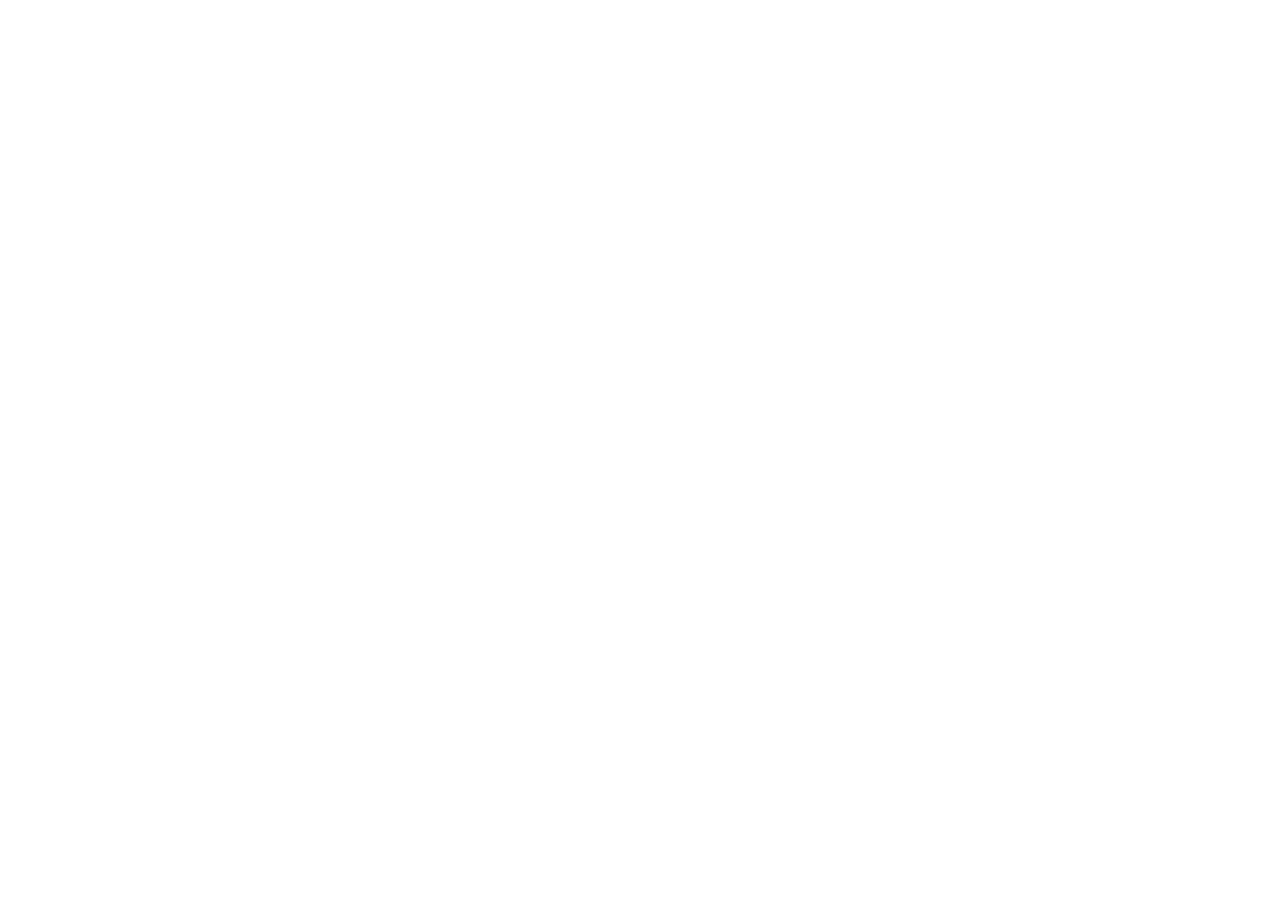
==== index.html @ b867d7e1 "feat: initialize project with Vice City branding Setup foundational project structure, Tailwind CSS " ====
<!doctype html>
<html lang="pt-BR">
  <head>
    <meta charset="UTF-8" />
    <meta name="viewport" content="width=device-width, initial-scale=1.0" />
    <title>@cortesgta — Vice City Links</title>
    <meta name="description" content="Os melhores itens e setups para jogar GTA VI." />
    <meta property="og:title" content="@cortesgta — Vice City Links" />
    <meta property="og:description" content="Os melhores itens e setups para jogar GTA VI." />
    <meta property="og:type" content="website" />
    <meta name="twitter:card" content="summary_large_image" />
    <link rel="preconnect" href="https://fonts.googleapis.com" />
    <link rel="preconnect" href="https://fonts.gstatic.com" crossorigin />
    <link
      href="https://fonts.googleapis.com/css2?family=Orbitron:wght@600;700;800&family=Plus+Jakarta+Sans:wght@400;500;600;700&display=swap"
      rel="stylesheet"
    />
  </head>
  <body>
    <div id="root"></div>
    <script type="module" src="/src/main.tsx"></script>
  </body>
</html>
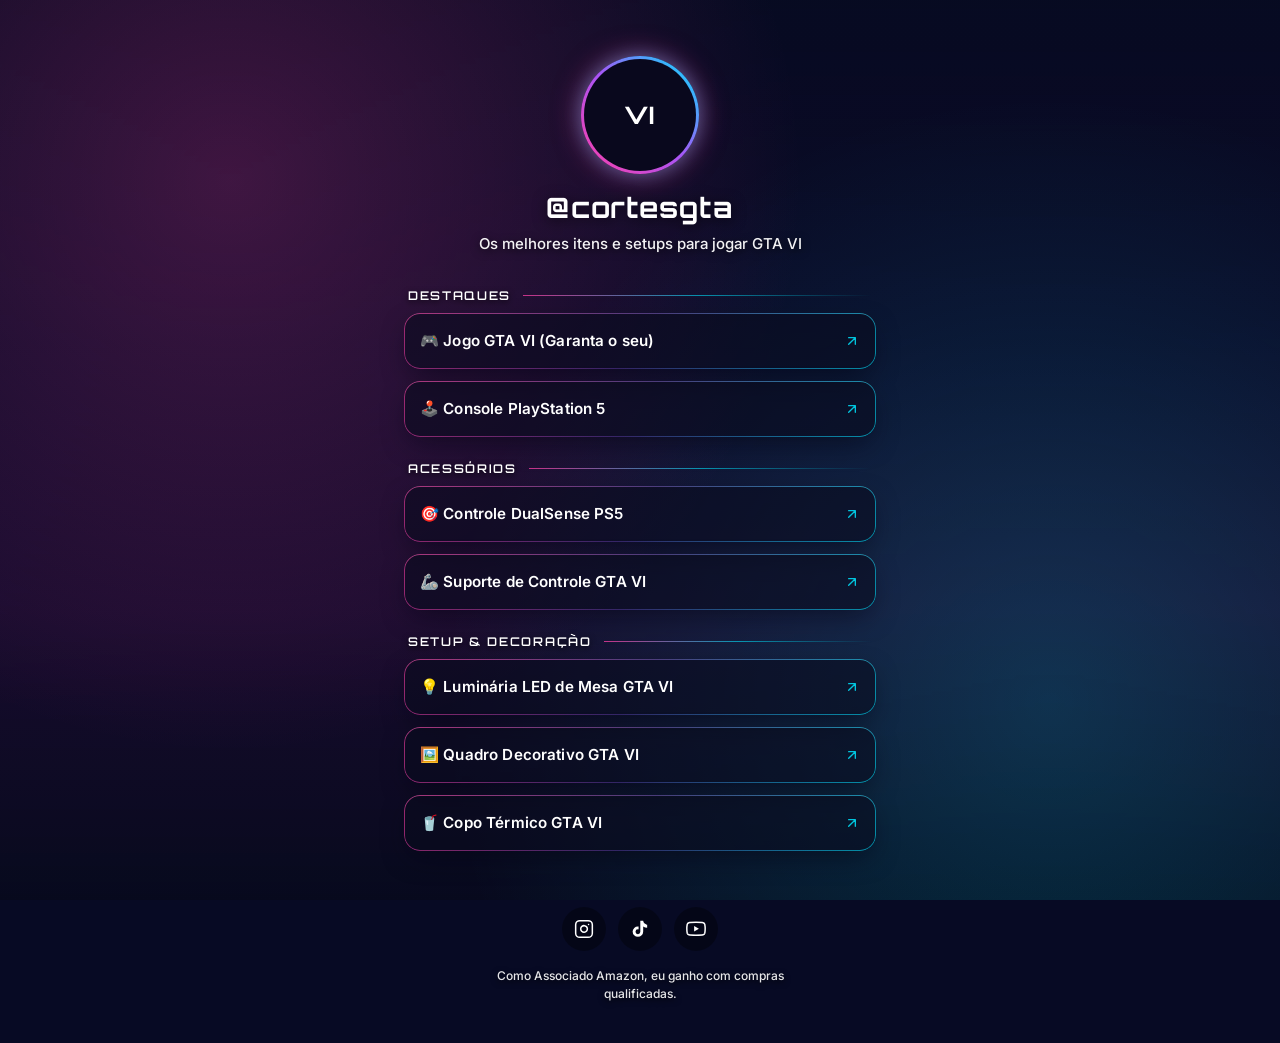
==== commit ad522cf1: "Update index.html 1.1" ====
--- a/index.html
+++ b/index.html
@@ -1,24 +1,585 @@
-<!doctype html>
+<!DOCTYPE html>
 <html lang="pt-BR">
-  <head>
-    <meta charset="UTF-8" />
-    <meta name="viewport" content="width=device-width, initial-scale=1.0" />
-    <title>@cortesgta — Vice City Links</title>
-    <meta name="description" content="Os melhores itens e setups para jogar GTA VI." />
-    <meta property="og:title" content="@cortesgta — Vice City Links" />
-    <meta property="og:description" content="Os melhores itens e setups para jogar GTA VI." />
-    <meta property="og:type" content="website" />
-    <meta name="twitter:card" content="summary_large_image" />
-    <link rel="preconnect" href="https://fonts.googleapis.com" />
-    <link rel="preconnect" href="https://fonts.gstatic.com" crossorigin />
-    <link
-      href="https://fonts.googleapis.com/css2?family=Orbitron:wght@600;700;800&family=Plus+Jakarta+Sans:wght@400;500;600;700&display=swap"
-      rel="stylesheet"
-    />
-  </head>
-  <body>
-    <div id="root"></div>
-    <script type="module" src="/src/main.tsx"></script>
-  </body>
+<head>
+  <meta charset="UTF-8" />
+  <meta name="viewport" content="width=device-width, initial-scale=1.0" />
+  <title>@cortesgta — Vice City Links</title>
+  <meta name="description" content="Os melhores itens e setups para jogar GTA VI." />
+
+  <!-- Google Fonts: Orbitron (título gamer) e Inter (corpo) -->
+  <link rel="preconnect" href="https://fonts.googleapis.com" />
+  <link rel="preconnect" href="https://fonts.gstatic.com" crossorigin />
+  <link
+    href="https://fonts.googleapis.com/css2?family=Inter:wght@400;500;600;700&family=Orbitron:wght@600;700;800&display=swap"
+    rel="stylesheet"
+  />
+
+  <style>
+    /* ========================================================================
+       RESET E VARIÁVEIS DE TEMA (VICE CITY)
+       ======================================================================== */
+    *, *::before, *::after {
+      box-sizing: border-box;
+      margin: 0;
+      padding: 0;
+    }
+
+    :root {
+      --font-display: "Orbitron", sans-serif;
+      --font-body: "Inter", -apple-system, BlinkMacSystemFont, sans-serif;
+      --neon-pink: #ff3ea5;
+      --neon-cyan: #00e5ff;
+      --glass-bg: rgba(9, 11, 30, 0.58);
+      --glass-bg-hover: rgba(15, 13, 40, 0.76);
+    }
+
+    html {
+      font-family: var(--font-body);
+      color-scheme: dark;
+      scroll-behavior: smooth;
+    }
+
+    body {
+      position: relative;
+      min-height: 100dvh;
+      background-color: #070a24;
+      color: #ffffff;
+      overflow-x: hidden;
+      -webkit-font-smoothing: antialiased;
+    }
+
+    /* ========================================================================
+       IMAGEM DE FUNDO DO SITE (Segunda imagem enviada) + PELÍCULA DE CONTRASTE
+       ======================================================================== */
+    .bg-photo-layer {
+      position: fixed;
+      inset: 0;
+      pointer-events: none;
+      /* TROQUE AQUI A IMAGEM DE FUNDO DO SITE */
+      background-image: url("/assets/aistudio/WhatsApp_Image_2026-11-23_at_14.19.44_1f387c31.jpeg");
+      background-size: cover;
+      background-position: center center;
+      background-repeat: no-repeat;
+    }
+
+    .bg-scrim-layer {
+      position: fixed;
+      inset: 0;
+      pointer-events: none;
+      background:
+        radial-gradient(circle at 18% 20%, rgba(255, 62, 165, 0.22), transparent 45%),
+        radial-gradient(circle at 82% 78%, rgba(0, 229, 255, 0.18), transparent 48%),
+        linear-gradient(
+          180deg,
+          rgba(8, 11, 32, 0.48) 0%,
+          rgba(24, 14, 52, 0.26) 38%,
+          rgba(58, 16, 66, 0.34) 68%,
+          rgba(8, 10, 26, 0.62) 100%
+        );
+    }
+
+    /* ========================================================================
+       CONTAINER PRINCIPAL CENTRALIZADO
+       ======================================================================== */
+    .container {
+      position: relative;
+      z-index: 10;
+      margin: 0 auto;
+      min-height: 100dvh;
+      width: 100%;
+      max-width: 520px;
+      padding: 2.5rem 1rem 2rem;
+      display: flex;
+      flex-direction: column;
+      justify-content: space-between;
+    }
+
+    @media (min-width: 640px) {
+      .container {
+        padding: 3.5rem 1.5rem 2.5rem;
+      }
+    }
+
+    /* ========================================================================
+       CABEÇALHO (AVATAR REDONDO NEON + NOME + BIO)
+       ======================================================================== */
+    .profile-header {
+      display: flex;
+      flex-direction: column;
+      align-items: center;
+      text-align: center;
+      animation: viceFadeUp 520ms cubic-bezier(0.16, 1, 0.3, 1) both;
+    }
+
+    .avatar-ring {
+      padding: 3px;
+      border-radius: 9999px;
+      margin-bottom: 1rem;
+      background: linear-gradient(45deg, var(--neon-pink), #a855f7, var(--neon-cyan));
+      box-shadow: 0 0 28px rgba(255, 62, 165, 0.5), 0 0 18px rgba(0, 229, 255, 0.4);
+    }
+
+    .avatar-frame {
+      width: 96px;
+      height: 96px;
+      border-radius: 9999px;
+      overflow: hidden;
+      background-color: #09081d;
+      display: flex;
+      align-items: center;
+      justify-content: center;
+    }
+
+    @media (min-width: 640px) {
+      .avatar-frame {
+        width: 112px;
+        height: 112px;
+      }
+    }
+
+    .avatar-frame img {
+      width: 100%;
+      height: 100%;
+      object-fit: cover;
+      object-position: center;
+      display: block;
+    }
+
+    .avatar-fallback {
+      display: none;
+      font-family: var(--font-display);
+      font-size: 1.5rem;
+      font-weight: 800;
+      letter-spacing: 0.06em;
+      color: #ffffff;
+    }
+
+    .profile-name {
+      font-family: var(--font-display);
+      font-size: clamp(1.45rem, 4vw, 1.75rem);
+      font-weight: 700;
+      letter-spacing: 0.04em;
+      text-shadow: 0 2px 14px rgba(0, 0, 0, 0.65);
+    }
+
+    .profile-bio {
+      margin-top: 0.5rem;
+      font-size: 0.9375rem;
+      font-weight: 500;
+      line-height: 1.5;
+      color: rgba(255, 255, 255, 0.95);
+      text-shadow: 0 2px 8px rgba(0, 0, 0, 0.75);
+    }
+
+    /* ========================================================================
+       BLOCOS E BOTÕES GLASSMORPHISM COM BORDA NEON
+       ======================================================================== */
+    .links-nav {
+      margin-top: 2rem;
+      display: flex;
+      flex-direction: column;
+      gap: 1.5rem;
+    }
+
+    .link-block {
+      animation: viceFadeUp 520ms cubic-bezier(0.16, 1, 0.3, 1) both;
+    }
+
+    .block-header {
+      display: flex;
+      align-items: center;
+      gap: 0.75rem;
+      padding: 0 0.25rem;
+      margin-bottom: 0.625rem;
+    }
+
+    .block-title {
+      font-family: var(--font-display);
+      font-size: 0.75rem;
+      font-weight: 600;
+      letter-spacing: 0.14em;
+      text-transform: uppercase;
+      color: #ffffff;
+      text-shadow: 0 2px 6px rgba(0, 0, 0, 0.85);
+    }
+
+    .block-divider {
+      flex: 1;
+      height: 1px;
+      background: linear-gradient(90deg, rgba(255, 62, 165, 0.75), rgba(0, 229, 255, 0.6), transparent);
+    }
+
+    .block-list {
+      display: flex;
+      flex-direction: column;
+      gap: 0.75rem;
+    }
+
+    .link-card {
+      position: relative;
+      display: flex;
+      align-items: center;
+      justify-content: space-between;
+      gap: 0.75rem;
+      width: 100%;
+      min-height: 56px;
+      padding: 0.875rem 1rem;
+      border-radius: 1rem;
+      text-decoration: none;
+      color: #ffffff;
+      font-size: 0.95rem;
+      font-weight: 600;
+      letter-spacing: 0.01em;
+      background: var(--glass-bg);
+      backdrop-filter: blur(14px);
+      -webkit-backdrop-filter: blur(14px);
+      box-shadow:
+        0 10px 28px -8px rgba(4, 5, 20, 0.65),
+        inset 0 1px 0 rgba(255, 255, 255, 0.14);
+      transition:
+        transform 180ms cubic-bezier(0.16, 1, 0.3, 1),
+        background-color 180ms cubic-bezier(0.16, 1, 0.3, 1),
+        box-shadow 180ms cubic-bezier(0.16, 1, 0.3, 1);
+    }
+
+    .link-card::before {
+      content: "";
+      position: absolute;
+      inset: 0;
+      border-radius: inherit;
+      padding: 1px;
+      background: linear-gradient(
+        125deg,
+        rgba(255, 62, 165, 0.72),
+        rgba(139, 92, 246, 0.38) 50%,
+        rgba(0, 229, 255, 0.72)
+      );
+      -webkit-mask: linear-gradient(#fff 0 0) content-box, linear-gradient(#fff 0 0);
+      -webkit-mask-composite: xor;
+      mask-composite: exclude;
+      pointer-events: none;
+      opacity: 0.82;
+      transition: opacity 180ms cubic-bezier(0.16, 1, 0.3, 1);
+    }
+
+    .link-card:hover,
+    .link-card:focus-visible {
+      outline: none;
+      background: var(--glass-bg-hover);
+      transform: translateY(-2px);
+      box-shadow:
+        0 14px 34px -8px rgba(255, 62, 165, 0.28),
+        0 8px 24px -8px rgba(0, 229, 255, 0.24),
+        inset 0 1px 0 rgba(255, 255, 255, 0.18);
+    }
+
+    .link-card:hover::before,
+    .link-card:focus-visible::before {
+      opacity: 1;
+    }
+
+    .link-card:active {
+      transform: translateY(0) scale(0.985);
+    }
+
+    .link-label {
+      overflow: hidden;
+      text-overflow: ellipsis;
+      white-space: nowrap;
+    }
+
+    .link-arrow {
+      flex-shrink: 0;
+      width: 16px;
+      height: 16px;
+      color: rgba(0, 229, 255, 0.85);
+      transition: transform 150ms ease, color 150ms ease;
+    }
+
+    .link-card:hover .link-arrow {
+      transform: translate(2px, -2px);
+      color: #ffffff;
+    }
+
+    /* ========================================================================
+       RODAPÉ (REDES SOCIAIS + AVISO LEGAL AMAZON)
+       ======================================================================== */
+    .page-footer {
+      margin-top: 2.5rem;
+      padding-top: 1rem;
+      display: flex;
+      flex-direction: column;
+      align-items: center;
+      gap: 1rem;
+      text-align: center;
+      animation: viceFadeUp 520ms cubic-bezier(0.16, 1, 0.3, 1) 340ms both;
+    }
+
+    .social-row {
+      display: flex;
+      align-items: center;
+      justify-content: center;
+      gap: 0.75rem;
+    }
+
+    .social-link {
+      width: 44px;
+      height: 44px;
+      border-radius: 9999px;
+      display: flex;
+      align-items: center;
+      justify-content: center;
+      color: #ffffff;
+      background: rgba(0, 0, 0, 0.35);
+      backdrop-filter: blur(10px);
+      -webkit-backdrop-filter: blur(10px);
+      transition: transform 150ms ease, background-color 150ms ease, color 150ms ease, box-shadow 150ms ease;
+    }
+
+    .social-link:hover,
+    .social-link:focus-visible {
+      outline: none;
+      transform: translateY(-2px);
+      background: rgba(0, 0, 0, 0.55);
+      color: var(--neon-cyan);
+      box-shadow: 0 0 16px rgba(0, 229, 255, 0.45);
+    }
+
+    .amazon-disclaimer {
+      max-width: 20rem;
+      font-size: 0.75rem;
+      font-weight: 500;
+      line-height: 1.5;
+      color: rgba(255, 255, 255, 0.9);
+      text-shadow: 0 2px 6px rgba(0, 0, 0, 0.85);
+    }
+
+    /* Toast discreto quando href ainda estiver "#" */
+    .toast {
+      position: fixed;
+      bottom: 1rem;
+      left: 50%;
+      z-index: 50;
+      width: calc(100% - 2rem);
+      max-width: 420px;
+      transform: translate(-50%, 16px);
+      opacity: 0;
+      pointer-events: none;
+      padding: 0.75rem 1rem;
+      border-radius: 0.75rem;
+      border: 1px solid rgba(0, 229, 255, 0.5);
+      background: rgba(11, 10, 28, 0.92);
+      backdrop-filter: blur(12px);
+      text-align: center;
+      font-size: 0.8125rem;
+      font-weight: 500;
+      color: #ffffff;
+      transition: opacity 180ms ease, transform 180ms ease;
+    }
+
+    .toast.visible {
+      opacity: 1;
+      transform: translate(-50%, 0);
+    }
+
+    @keyframes viceFadeUp {
+      from {
+        opacity: 0;
+        transform: translateY(14px);
+      }
+      to {
+        opacity: 1;
+        transform: translateY(0);
+      }
+    }
+
+    @media (prefers-reduced-motion: reduce) {
+      .profile-header,
+      .link-block,
+      .page-footer {
+        animation: none !important;
+      }
+      .link-card,
+      .social-link {
+        transition: none !important;
+      }
+    }
+  </style>
+</head>
+<body>
+  <!-- Segunda imagem como fundo completo do site + película sutil Vice City -->
+  <div class="bg-photo-layer" aria-hidden="true"></div>
+  <div class="bg-scrim-layer" aria-hidden="true"></div>
+
+  <main class="container">
+    <div>
+      <!-- ====================================================================
+           1. CABEÇALHO (Primeira imagem como foto de perfil redonda)
+           ==================================================================== -->
+      <header class="profile-header">
+        <div class="avatar-ring">
+          <div class="avatar-frame">
+            <!-- SUBSTITUA O CAMINHO DA IMAGEM ABAIXO PELA SUA FOTO DE PERFIL / LOGO -->
+            <img
+              src="/assets/aistudio/WhatsApp_Image_2026-11-23_at_14.24.39_3e3b959f.jpeg"
+              alt="Foto de perfil @cortesgta"
+              onerror="this.style.display='none'; this.nextElementSibling.style.display='block';"
+            />
+            <span class="avatar-fallback">VI</span>
+          </div>
+        </div>
+
+        <h1 class="profile-name">@cortesgta</h1>
+        <p class="profile-bio">Os melhores itens e setups para jogar GTA VI</p>
+      </header>
+
+      <!-- ====================================================================
+           2. LISTA DE BOTÕES DE LINKS (COLE SEUS LINKS DA AMAZON NO href="#")
+           ==================================================================== -->
+      <nav class="links-nav" aria-label="Links recomendados">
+        <!-- BLOCO 1: DESTAQUES -->
+        <section class="link-block" style="animation-delay: 110ms;">
+          <div class="block-header">
+            <h2 class="block-title">Destaques</h2>
+            <span class="block-divider" aria-hidden="true"></span>
+          </div>
+          <div class="block-list">
+            <!-- BOTÃO 1: LINK DE AFILIADO PARA O JOGO GTA VI -->
+            <a class="link-card" href="https://link.amazon/B07FROFmu" target="_blank" rel="noopener noreferrer">
+              <span class="link-label">🎮 Jogo GTA VI (Garanta o seu)</span>
+              <svg class="link-arrow" viewBox="0 0 24 24" fill="none" stroke="currentColor" stroke-width="2" stroke-linecap="round" stroke-linejoin="round" aria-hidden="true">
+                <path d="M7 17L17 7M7 7h10v10" />
+              </svg>
+            </a>
+
+            <!-- BOTÃO 2: LINK DE AFILIADO PARA O PLAYSTATION 5 -->
+            <a class="link-card" href="https://link.amazon/B06V12qeN" target="_blank" rel="noopener noreferrer">
+              <span class="link-label">🕹️ Console PlayStation 5</span>
+              <svg class="link-arrow" viewBox="0 0 24 24" fill="none" stroke="currentColor" stroke-width="2" stroke-linecap="round" stroke-linejoin="round" aria-hidden="true">
+                <path d="M7 17L17 7M7 7h10v10" />
+              </svg>
+            </a>
+          </div>
+        </section>
+
+        <!-- BLOCO 2: ACESSÓRIOS -->
+        <section class="link-block" style="animation-delay: 180ms;">
+          <div class="block-header">
+            <h2 class="block-title">Acessórios</h2>
+            <span class="block-divider" aria-hidden="true"></span>
+          </div>
+          <div class="block-list">
+            <!-- BOTÃO 3: LINK DE AFILIADO PARA O CONTROLE DUALSENSE PS5 -->
+            <a class="link-card" href="https://link.amazon/B04H6s150" target="_blank" rel="noopener noreferrer">
+              <span class="link-label">🎯 Controle DualSense PS5</span>
+              <svg class="link-arrow" viewBox="0 0 24 24" fill="none" stroke="currentColor" stroke-width="2" stroke-linecap="round" stroke-linejoin="round" aria-hidden="true">
+                <path d="M7 17L17 7M7 7h10v10" />
+              </svg>
+            </a>
+
+            <!-- BOTÃO 4: LINK DE AFILIADO PARA O SUPORTE DE CONTROLE PS5 / GTA VI -->
+            <a class="link-card" href="https://s.shopee.com.br/1C7KHOD9V" target="_blank" rel="noopener noreferrer">
+              <span class="link-label">🦾 Suporte de Controle GTA VI</span>
+              <svg class="link-arrow" viewBox="0 0 24 24" fill="none" stroke="currentColor" stroke-width="2" stroke-linecap="round" stroke-linejoin="round" aria-hidden="true">
+                <path d="M7 17L17 7M7 7h10v10" />
+              </svg>
+            </a>
+          </div>
+        </section>
+
+        <!-- BLOCO 3: SETUP & DECORAÇÃO -->
+        <section class="link-block" style="animation-delay: 250ms;">
+          <div class="block-header">
+            <h2 class="block-title">Setup &amp; Decoração</h2>
+            <span class="block-divider" aria-hidden="true"></span>
+          </div>
+          <div class="block-list">
+            <!-- BOTÃO 5: LINK DE AFILIADO PARA A LUMINÁRIA LED GTA VI -->
+            <a class="link-card" href="https://s.shopee.com.br/W8NvCMJ8c" target="_blank" rel="noopener noreferrer">
+              <span class="link-label">💡 Luminária LED de Mesa GTA VI</span>
+              <svg class="link-arrow" viewBox="0 0 24 24" fill="none" stroke="currentColor" stroke-width="2" stroke-linecap="round" stroke-linejoin="round" aria-hidden="true">
+                <path d="M7 17L17 7M7 7h10v10" />
+              </svg>
+            </a>
+
+            <!-- BOTÃO 6: LINK DE AFILIADO PARA O QUADRO DECORATIVO GTA VI -->
+            <a class="link-card" href="https://s.shopee.com.br/gRo7VLfnh" target="_blank" rel="noopener noreferrer">
+              <span class="link-label">🖼️ Quadro Decorativo GTA VI</span>
+              <svg class="link-arrow" viewBox="0 0 24 24" fill="none" stroke="currentColor" stroke-width="2" stroke-linecap="round" stroke-linejoin="round" aria-hidden="true">
+                <path d="M7 17L17 7M7 7h10v10" />
+              </svg>
+            </a>
+
+            <!-- BOTÃO 7: LINK DE AFILIADO PARA O COPO TÉRMICO GTA VI -->
+            <a class="link-card" href="https://s.shopee.com.br/qlEJoL2Si" target="_blank" rel="noopener noreferrer">
+              <span class="link-label">🥤 Copo Térmico GTA VI</span>
+              <svg class="link-arrow" viewBox="0 0 24 24" fill="none" stroke="currentColor" stroke-width="2" stroke-linecap="round" stroke-linejoin="round" aria-hidden="true">
+                <path d="M7 17L17 7M7 7h10v10" />
+              </svg>
+            </a>
+          </div>
+        </section>
+      </nav>
+    </div>
+
+    <!-- ======================================================================
+         3. RODAPÉ (REDES SOCIAIS + AVISO LEGAL AMAZON)
+         ====================================================================== -->
+    <footer class="page-footer">
+      <div class="social-row">
+        <!-- LINK DO INSTAGRAM -->
+        <a class="social-link" href="https://www.instagram.com/cortesgt4vi?fqnt=MW1lZWJxMTN6MHZqOA==" target="_blank" rel="noopener noreferrer" aria-label="Instagram de @cortesgta">
+          <svg width="20" height="20" viewBox="0 0 24 24" fill="none" stroke="currentColor" stroke-width="1.8" stroke-linecap="round" stroke-linejoin="round">
+            <rect x="2" y="2" width="20" height="20" rx="5" ry="5" />
+            <path d="M16 11.37A4 4 0 1 1 12.63 8 4 4 0 0 1 16 11.37z" />
+            <line x1="17.5" y1="6.5" x2="17.51" y2="6.5" />
+          </svg>
+        </a>
+
+        <!-- LINK DO TIKTOK -->
+        <a class="social-link" href="https://www.tiktok.com/@cortesgt4v?_r=1&_t=ZS-9BeP7htX17N" target="_blank" rel="noopener noreferrer" aria-label="TikTok de @cortesgta">
+          <svg width="20" height="20" viewBox="0 0 24 24" fill="currentColor">
+            <path d="M19.59 6.69a4.83 4.83 0 0 1-3.77-4.25V2h-3.45v13.67a2.89 2.89 0 0 1-2.88 2.5 2.89 2.89 0 0 1-2.89-2.89 2.89 2.89 0 0 1 2.89-2.89c.28 0 .54.04.79.1v-3.5a6.37 6.37 0 0 0-.79-.05A6.34 6.34 0 0 0 3.15 15a6.34 6.34 0 0 0 6.34 6.34 6.34 6.34 0 0 0 6.34-6.34V8.87a8.16 8.16 0 0 0 4.76 1.52v-3.4a4.85 4.85 0 0 1-1-.3Z" />
+          </svg>
+        </a>
+
+        <!-- LINK DO YOUTUBE -->
+        <a class="social-link" href="https://youtube.com/@cortesgt4vi?si=98hlduPvV1jUrUYE" target="_blank" rel="noopener noreferrer" aria-label="YouTube de @cortesgta">
+          <svg width="20" height="20" viewBox="0 0 24 24" fill="none" stroke="currentColor" stroke-width="1.8" stroke-linecap="round" stroke-linejoin="round">
+            <path d="M22.54 6.42a2.78 2.78 0 0 0-1.94-2C18.88 4 12 4 12 4s-6.88 0-8.6.46a2.78 2.78 0 0 0-1.94 2A29 29 0 0 0 1 11.75a29 29 0 0 0 .46 5.33A2.78 2.78 0 0 0 3.4 19c1.72.46 8.6.46 8.6.46s6.88 0 8.6-.46a2.78 2.78 0 0 0 1.94-2 29 29 0 0 0 .46-5.25 29 29 0 0 0-.46-5.33z" />
+            <polygon points="9.75 15.02 15.5 11.75 9.75 8.48 9.75 15.02" fill="currentColor" stroke="none" />
+          </svg>
+        </a>
+      </div>
+
+      <p class="amazon-disclaimer">
+        Como Associado Amazon, eu ganho com compras qualificadas.
+      </p>
+    </footer>
+  </main>
+
+  <div id="toast" class="toast" role="status" aria-live="polite"></div>
+
+  <script>
+    (function () {
+      const toast = document.getElementById("toast");
+      let timerId = null;
+
+      document.querySelectorAll("a[href='#']").forEach(function (anchor) {
+        anchor.addEventListener("click", function (event) {
+          if (anchor.getAttribute("href") === "#") {
+            event.preventDefault();
+            const label = anchor.textContent ? anchor.textContent.trim() : "este item";
+            toast.textContent = 'Substitua href="#" pelo seu link de afiliado Amazon (' + label + ').';
+            toast.classList.add("visible");
+            clearTimeout(timerId);
+            timerId = setTimeout(function () {
+              toast.classList.remove("visible");
+            }, 2800);
+          }
+        });
+      });
+    })();
+  </script>
+</body>
 </html>
-
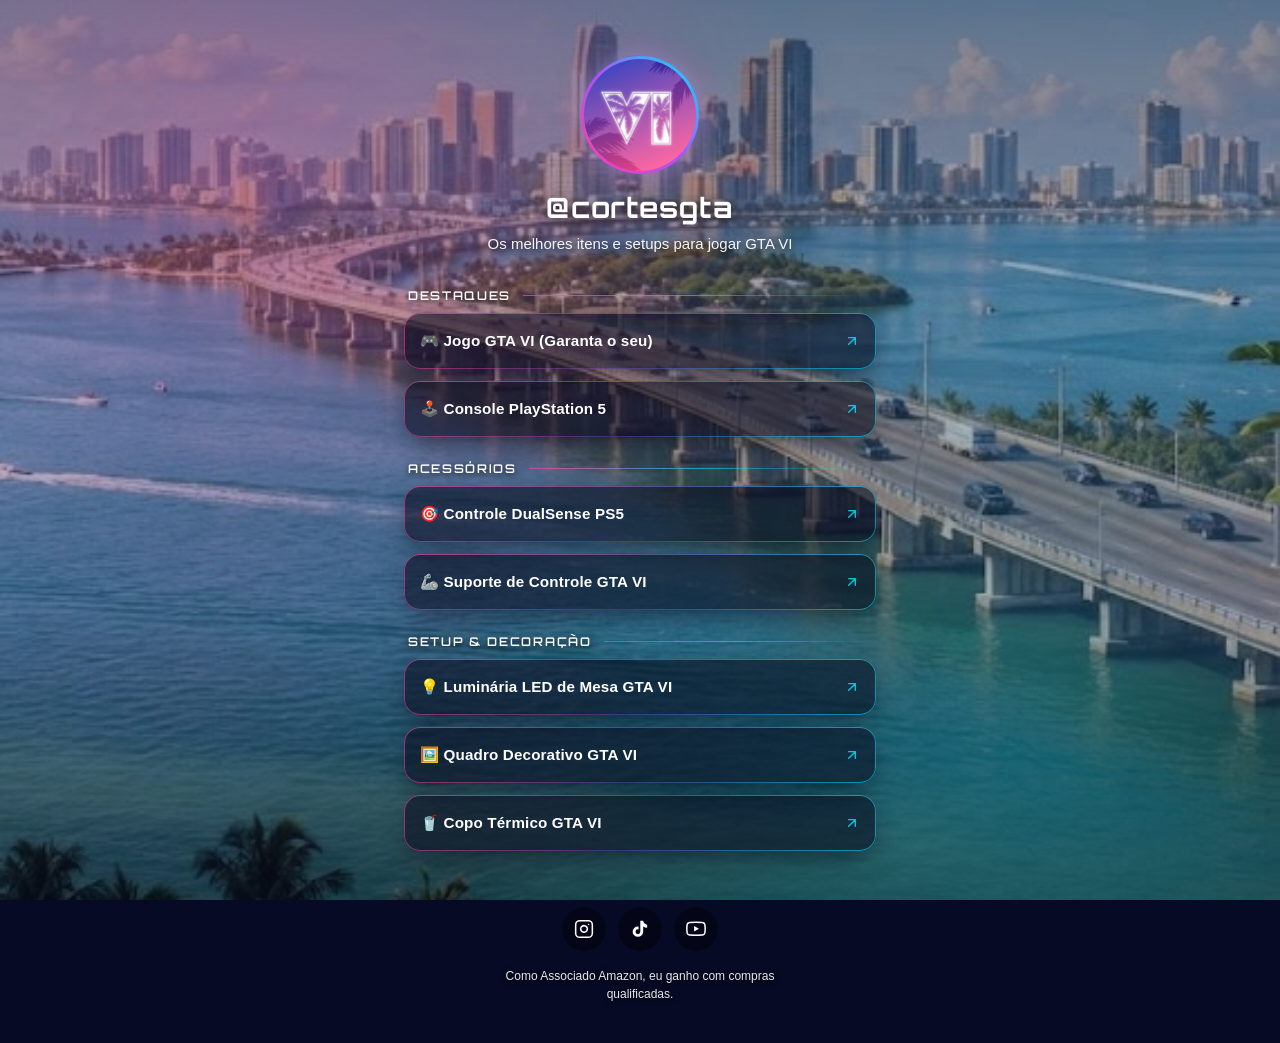
==== commit 7ddc59a9: "refactor: update static assets and improve SEO Replace hardcoded asset paths with local references a" ====
--- a/index.html
+++ b/index.html
@@ -1,585 +1,604 @@
-<!DOCTYPE html>
+<!doctype html>
 <html lang="pt-BR">
-<head>
-  <meta charset="UTF-8" />
-  <meta name="viewport" content="width=device-width, initial-scale=1.0" />
-  <title>@cortesgta — Vice City Links</title>
-  <meta name="description" content="Os melhores itens e setups para jogar GTA VI." />
-
-  <!-- Google Fonts: Orbitron (título gamer) e Inter (corpo) -->
-  <link rel="preconnect" href="https://fonts.googleapis.com" />
-  <link rel="preconnect" href="https://fonts.gstatic.com" crossorigin />
-  <link
-    href="https://fonts.googleapis.com/css2?family=Inter:wght@400;500;600;700&family=Orbitron:wght@600;700;800&display=swap"
-    rel="stylesheet"
-  />
-
-  <style>
-    /* ========================================================================
-       RESET E VARIÁVEIS DE TEMA (VICE CITY)
-       ======================================================================== */
-    *, *::before, *::after {
-      box-sizing: border-box;
-      margin: 0;
-      padding: 0;
-    }
-
-    :root {
-      --font-display: "Orbitron", sans-serif;
-      --font-body: "Inter", -apple-system, BlinkMacSystemFont, sans-serif;
-      --neon-pink: #ff3ea5;
-      --neon-cyan: #00e5ff;
-      --glass-bg: rgba(9, 11, 30, 0.58);
-      --glass-bg-hover: rgba(15, 13, 40, 0.76);
-    }
-
-    html {
-      font-family: var(--font-body);
-      color-scheme: dark;
-      scroll-behavior: smooth;
-    }
-
-    body {
-      position: relative;
-      min-height: 100dvh;
-      background-color: #070a24;
-      color: #ffffff;
-      overflow-x: hidden;
-      -webkit-font-smoothing: antialiased;
-    }
-
-    /* ========================================================================
-       IMAGEM DE FUNDO DO SITE (Segunda imagem enviada) + PELÍCULA DE CONTRASTE
-       ======================================================================== */
-    .bg-photo-layer {
-      position: fixed;
-      inset: 0;
-      pointer-events: none;
-      /* TROQUE AQUI A IMAGEM DE FUNDO DO SITE */
-      background-image: url("/assets/aistudio/WhatsApp_Image_2026-11-23_at_14.19.44_1f387c31.jpeg");
-      background-size: cover;
-      background-position: center center;
-      background-repeat: no-repeat;
-    }
-
-    .bg-scrim-layer {
-      position: fixed;
-      inset: 0;
-      pointer-events: none;
-      background:
-        radial-gradient(circle at 18% 20%, rgba(255, 62, 165, 0.22), transparent 45%),
-        radial-gradient(circle at 82% 78%, rgba(0, 229, 255, 0.18), transparent 48%),
-        linear-gradient(
-          180deg,
-          rgba(8, 11, 32, 0.48) 0%,
-          rgba(24, 14, 52, 0.26) 38%,
-          rgba(58, 16, 66, 0.34) 68%,
-          rgba(8, 10, 26, 0.62) 100%
+  <head>
+    <meta charset="UTF-8" />
+    <meta name="viewport" content="width=device-width, initial-scale=1.0" />
+    <title>@cortesgta — Vice City Links</title>
+    <meta name="description" content="Os melhores itens e setups para jogar GTA VI." />
+    <meta property="og:title" content="@cortesgta — Vice City Links" />
+    <meta property="og:description" content="Os melhores itens e setups para jogar GTA VI." />
+    <meta property="og:type" content="website" />
+    <meta name="twitter:card" content="summary_large_image" />
+
+    <!-- Google Fonts: Orbitron (título gamer) e Plus Jakarta Sans (corpo) -->
+    <link rel="preconnect" href="https://fonts.googleapis.com" />
+    <link rel="preconnect" href="https://fonts.gstatic.com" crossorigin />
+    <link
+      href="https://fonts.googleapis.com/css2?family=Orbitron:wght@600;700;800&family=Plus+Jakarta+Sans:wght@400;500;600;700&display=swap"
+      rel="stylesheet"
+    />
+
+    <style>
+      /* ======================================================================
+         RESET E VARIÁVEIS DE TEMA (VICE CITY)
+         ====================================================================== */
+      *, *::before, *::after {
+        box-sizing: border-box;
+        margin: 0;
+        padding: 0;
+      }
+
+      :root {
+        --font-display: "Orbitron", sans-serif;
+        --font-body: "Plus Jakarta Sans", -apple-system, BlinkMacSystemFont, sans-serif;
+        --neon-pink: #ff3ea5;
+        --neon-cyan: #00e5ff;
+        --glass-bg: rgba(9, 11, 30, 0.58);
+        --glass-bg-hover: rgba(15, 13, 40, 0.76);
+      }
+
+      html {
+        font-family: var(--font-body);
+        color-scheme: dark;
+        scroll-behavior: smooth;
+      }
+
+      body {
+        position: relative;
+        min-height: 100dvh;
+        background-color: #070a24;
+        color: #ffffff;
+        overflow-x: hidden;
+        -webkit-font-smoothing: antialiased;
+        -moz-osx-font-smoothing: grayscale;
+      }
+
+      /* ======================================================================
+         IMAGEM DE FUNDO DO SITE (CARREGADA DA RAIZ: ./fundo.jpeg)
+         ====================================================================== */
+      .bg-photo-layer {
+        position: fixed;
+        inset: 0;
+        pointer-events: none;
+        /* Caminho relativo direto da raiz para funcionar no GitHub Pages */
+        background-image: url("./fundo.jpeg");
+        background-size: cover;
+        background-position: center center;
+        background-repeat: no-repeat;
+      }
+
+      .bg-scrim-layer {
+        position: fixed;
+        inset: 0;
+        pointer-events: none;
+        background:
+          radial-gradient(circle at 18% 20%, rgba(255, 62, 165, 0.24), transparent 45%),
+          radial-gradient(circle at 82% 78%, rgba(0, 229, 255, 0.2), transparent 48%),
+          linear-gradient(
+            180deg,
+            rgba(8, 11, 32, 0.48) 0%,
+            rgba(24, 14, 52, 0.26) 38%,
+            rgba(58, 16, 66, 0.34) 68%,
+            rgba(8, 10, 26, 0.62) 100%
+          );
+      }
+
+      /* ======================================================================
+         CONTAINER PRINCIPAL CENTRALIZADO
+         ====================================================================== */
+      .container {
+        position: relative;
+        z-index: 10;
+        margin: 0 auto;
+        min-height: 100dvh;
+        width: 100%;
+        max-width: 520px;
+        padding: 2.5rem 1rem 2rem;
+        display: flex;
+        flex-direction: column;
+        justify-content: space-between;
+      }
+
+      @media (min-width: 640px) {
+        .container {
+          padding: 3.5rem 1.5rem 2.5rem;
+        }
+      }
+
+      /* ======================================================================
+         CABEÇALHO (AVATAR REDONDO NEON + NOME + BIO)
+         ====================================================================== */
+      .profile-header {
+        display: flex;
+        flex-direction: column;
+        align-items: center;
+        text-align: center;
+        animation: viceFadeUp 520ms cubic-bezier(0.16, 1, 0.3, 1) both;
+      }
+
+      .avatar-ring {
+        padding: 3px;
+        border-radius: 9999px;
+        margin-bottom: 1rem;
+        background: linear-gradient(45deg, var(--neon-pink), #a855f7, var(--neon-cyan));
+        box-shadow: 0 0 28px rgba(255, 62, 165, 0.5), 0 0 18px rgba(0, 229, 255, 0.4);
+      }
+
+      .avatar-frame {
+        width: 96px;
+        height: 96px;
+        border-radius: 9999px;
+        overflow: hidden;
+        background-color: #09081d;
+        display: flex;
+        align-items: center;
+        justify-content: center;
+      }
+
+      @media (min-width: 640px) {
+        .avatar-frame {
+          width: 112px;
+          height: 112px;
+        }
+      }
+
+      .avatar-frame img {
+        width: 100%;
+        height: 100%;
+        object-fit: cover;
+        object-position: center;
+        display: block;
+      }
+
+      .avatar-fallback {
+        display: none;
+        font-family: var(--font-display);
+        font-size: 1.5rem;
+        font-weight: 800;
+        letter-spacing: 0.06em;
+        color: #ffffff;
+      }
+
+      .profile-name {
+        font-family: var(--font-display);
+        font-size: clamp(1.45rem, 4vw, 1.75rem);
+        font-weight: 700;
+        letter-spacing: 0.04em;
+        text-shadow: 0 2px 14px rgba(0, 0, 0, 0.65);
+      }
+
+      .profile-bio {
+        margin-top: 0.5rem;
+        font-size: 0.9375rem;
+        font-weight: 500;
+        line-height: 1.5;
+        color: rgba(255, 255, 255, 0.95);
+        text-shadow: 0 2px 8px rgba(0, 0, 0, 0.75);
+      }
+
+      /* ======================================================================
+         BLOCOS E BOTÕES GLASSMORPHISM COM BORDA NEON
+         ====================================================================== */
+      .links-nav {
+        margin-top: 2rem;
+        display: flex;
+        flex-direction: column;
+        gap: 1.5rem;
+      }
+
+      .link-block {
+        animation: viceFadeUp 520ms cubic-bezier(0.16, 1, 0.3, 1) both;
+      }
+
+      .block-header {
+        display: flex;
+        align-items: center;
+        gap: 0.75rem;
+        padding: 0 0.25rem;
+        margin-bottom: 0.625rem;
+      }
+
+      .block-title {
+        font-family: var(--font-display);
+        font-size: 0.75rem;
+        font-weight: 600;
+        letter-spacing: 0.14em;
+        text-transform: uppercase;
+        color: #ffffff;
+        text-shadow: 0 2px 6px rgba(0, 0, 0, 0.85);
+      }
+
+      .block-divider {
+        flex: 1;
+        height: 1px;
+        background: linear-gradient(90deg, rgba(255, 62, 165, 0.75), rgba(0, 229, 255, 0.6), transparent);
+      }
+
+      .block-list {
+        display: flex;
+        flex-direction: column;
+        gap: 0.75rem;
+      }
+
+      .link-card {
+        position: relative;
+        display: flex;
+        align-items: center;
+        justify-content: space-between;
+        gap: 0.75rem;
+        width: 100%;
+        min-height: 56px;
+        padding: 0.875rem 1rem;
+        border-radius: 1rem;
+        text-decoration: none;
+        color: #ffffff;
+        font-size: 0.95rem;
+        font-weight: 600;
+        letter-spacing: 0.01em;
+        background: var(--glass-bg);
+        backdrop-filter: blur(14px);
+        -webkit-backdrop-filter: blur(14px);
+        box-shadow:
+          0 10px 28px -8px rgba(4, 5, 20, 0.65),
+          inset 0 1px 0 rgba(255, 255, 255, 0.14);
+        transition:
+          transform 180ms cubic-bezier(0.16, 1, 0.3, 1),
+          background-color 180ms cubic-bezier(0.16, 1, 0.3, 1),
+          box-shadow 180ms cubic-bezier(0.16, 1, 0.3, 1);
+      }
+
+      .link-card::before {
+        content: "";
+        position: absolute;
+        inset: 0;
+        border-radius: inherit;
+        padding: 1px;
+        background: linear-gradient(
+          125deg,
+          rgba(255, 62, 165, 0.72),
+          rgba(139, 92, 246, 0.38) 50%,
+          rgba(0, 229, 255, 0.72)
         );
-    }
-
-    /* ========================================================================
-       CONTAINER PRINCIPAL CENTRALIZADO
-       ======================================================================== */
-    .container {
-      position: relative;
-      z-index: 10;
-      margin: 0 auto;
-      min-height: 100dvh;
-      width: 100%;
-      max-width: 520px;
-      padding: 2.5rem 1rem 2rem;
-      display: flex;
-      flex-direction: column;
-      justify-content: space-between;
-    }
-
-    @media (min-width: 640px) {
-      .container {
-        padding: 3.5rem 1.5rem 2.5rem;
-      }
-    }
-
-    /* ========================================================================
-       CABEÇALHO (AVATAR REDONDO NEON + NOME + BIO)
-       ======================================================================== */
-    .profile-header {
-      display: flex;
-      flex-direction: column;
-      align-items: center;
-      text-align: center;
-      animation: viceFadeUp 520ms cubic-bezier(0.16, 1, 0.3, 1) both;
-    }
-
-    .avatar-ring {
-      padding: 3px;
-      border-radius: 9999px;
-      margin-bottom: 1rem;
-      background: linear-gradient(45deg, var(--neon-pink), #a855f7, var(--neon-cyan));
-      box-shadow: 0 0 28px rgba(255, 62, 165, 0.5), 0 0 18px rgba(0, 229, 255, 0.4);
-    }
-
-    .avatar-frame {
-      width: 96px;
-      height: 96px;
-      border-radius: 9999px;
-      overflow: hidden;
-      background-color: #09081d;
-      display: flex;
-      align-items: center;
-      justify-content: center;
-    }
-
-    @media (min-width: 640px) {
-      .avatar-frame {
-        width: 112px;
-        height: 112px;
-      }
-    }
-
-    .avatar-frame img {
-      width: 100%;
-      height: 100%;
-      object-fit: cover;
-      object-position: center;
-      display: block;
-    }
-
-    .avatar-fallback {
-      display: none;
-      font-family: var(--font-display);
-      font-size: 1.5rem;
-      font-weight: 800;
-      letter-spacing: 0.06em;
-      color: #ffffff;
-    }
-
-    .profile-name {
-      font-family: var(--font-display);
-      font-size: clamp(1.45rem, 4vw, 1.75rem);
-      font-weight: 700;
-      letter-spacing: 0.04em;
-      text-shadow: 0 2px 14px rgba(0, 0, 0, 0.65);
-    }
-
-    .profile-bio {
-      margin-top: 0.5rem;
-      font-size: 0.9375rem;
-      font-weight: 500;
-      line-height: 1.5;
-      color: rgba(255, 255, 255, 0.95);
-      text-shadow: 0 2px 8px rgba(0, 0, 0, 0.75);
-    }
-
-    /* ========================================================================
-       BLOCOS E BOTÕES GLASSMORPHISM COM BORDA NEON
-       ======================================================================== */
-    .links-nav {
-      margin-top: 2rem;
-      display: flex;
-      flex-direction: column;
-      gap: 1.5rem;
-    }
-
-    .link-block {
-      animation: viceFadeUp 520ms cubic-bezier(0.16, 1, 0.3, 1) both;
-    }
-
-    .block-header {
-      display: flex;
-      align-items: center;
-      gap: 0.75rem;
-      padding: 0 0.25rem;
-      margin-bottom: 0.625rem;
-    }
-
-    .block-title {
-      font-family: var(--font-display);
-      font-size: 0.75rem;
-      font-weight: 600;
-      letter-spacing: 0.14em;
-      text-transform: uppercase;
-      color: #ffffff;
-      text-shadow: 0 2px 6px rgba(0, 0, 0, 0.85);
-    }
-
-    .block-divider {
-      flex: 1;
-      height: 1px;
-      background: linear-gradient(90deg, rgba(255, 62, 165, 0.75), rgba(0, 229, 255, 0.6), transparent);
-    }
-
-    .block-list {
-      display: flex;
-      flex-direction: column;
-      gap: 0.75rem;
-    }
-
-    .link-card {
-      position: relative;
-      display: flex;
-      align-items: center;
-      justify-content: space-between;
-      gap: 0.75rem;
-      width: 100%;
-      min-height: 56px;
-      padding: 0.875rem 1rem;
-      border-radius: 1rem;
-      text-decoration: none;
-      color: #ffffff;
-      font-size: 0.95rem;
-      font-weight: 600;
-      letter-spacing: 0.01em;
-      background: var(--glass-bg);
-      backdrop-filter: blur(14px);
-      -webkit-backdrop-filter: blur(14px);
-      box-shadow:
-        0 10px 28px -8px rgba(4, 5, 20, 0.65),
-        inset 0 1px 0 rgba(255, 255, 255, 0.14);
-      transition:
-        transform 180ms cubic-bezier(0.16, 1, 0.3, 1),
-        background-color 180ms cubic-bezier(0.16, 1, 0.3, 1),
-        box-shadow 180ms cubic-bezier(0.16, 1, 0.3, 1);
-    }
-
-    .link-card::before {
-      content: "";
-      position: absolute;
-      inset: 0;
-      border-radius: inherit;
-      padding: 1px;
-      background: linear-gradient(
-        125deg,
-        rgba(255, 62, 165, 0.72),
-        rgba(139, 92, 246, 0.38) 50%,
-        rgba(0, 229, 255, 0.72)
-      );
-      -webkit-mask: linear-gradient(#fff 0 0) content-box, linear-gradient(#fff 0 0);
-      -webkit-mask-composite: xor;
-      mask-composite: exclude;
-      pointer-events: none;
-      opacity: 0.82;
-      transition: opacity 180ms cubic-bezier(0.16, 1, 0.3, 1);
-    }
-
-    .link-card:hover,
-    .link-card:focus-visible {
-      outline: none;
-      background: var(--glass-bg-hover);
-      transform: translateY(-2px);
-      box-shadow:
-        0 14px 34px -8px rgba(255, 62, 165, 0.28),
-        0 8px 24px -8px rgba(0, 229, 255, 0.24),
-        inset 0 1px 0 rgba(255, 255, 255, 0.18);
-    }
-
-    .link-card:hover::before,
-    .link-card:focus-visible::before {
-      opacity: 1;
-    }
-
-    .link-card:active {
-      transform: translateY(0) scale(0.985);
-    }
-
-    .link-label {
-      overflow: hidden;
-      text-overflow: ellipsis;
-      white-space: nowrap;
-    }
-
-    .link-arrow {
-      flex-shrink: 0;
-      width: 16px;
-      height: 16px;
-      color: rgba(0, 229, 255, 0.85);
-      transition: transform 150ms ease, color 150ms ease;
-    }
-
-    .link-card:hover .link-arrow {
-      transform: translate(2px, -2px);
-      color: #ffffff;
-    }
-
-    /* ========================================================================
-       RODAPÉ (REDES SOCIAIS + AVISO LEGAL AMAZON)
-       ======================================================================== */
-    .page-footer {
-      margin-top: 2.5rem;
-      padding-top: 1rem;
-      display: flex;
-      flex-direction: column;
-      align-items: center;
-      gap: 1rem;
-      text-align: center;
-      animation: viceFadeUp 520ms cubic-bezier(0.16, 1, 0.3, 1) 340ms both;
-    }
-
-    .social-row {
-      display: flex;
-      align-items: center;
-      justify-content: center;
-      gap: 0.75rem;
-    }
-
-    .social-link {
-      width: 44px;
-      height: 44px;
-      border-radius: 9999px;
-      display: flex;
-      align-items: center;
-      justify-content: center;
-      color: #ffffff;
-      background: rgba(0, 0, 0, 0.35);
-      backdrop-filter: blur(10px);
-      -webkit-backdrop-filter: blur(10px);
-      transition: transform 150ms ease, background-color 150ms ease, color 150ms ease, box-shadow 150ms ease;
-    }
-
-    .social-link:hover,
-    .social-link:focus-visible {
-      outline: none;
-      transform: translateY(-2px);
-      background: rgba(0, 0, 0, 0.55);
-      color: var(--neon-cyan);
-      box-shadow: 0 0 16px rgba(0, 229, 255, 0.45);
-    }
-
-    .amazon-disclaimer {
-      max-width: 20rem;
-      font-size: 0.75rem;
-      font-weight: 500;
-      line-height: 1.5;
-      color: rgba(255, 255, 255, 0.9);
-      text-shadow: 0 2px 6px rgba(0, 0, 0, 0.85);
-    }
-
-    /* Toast discreto quando href ainda estiver "#" */
-    .toast {
-      position: fixed;
-      bottom: 1rem;
-      left: 50%;
-      z-index: 50;
-      width: calc(100% - 2rem);
-      max-width: 420px;
-      transform: translate(-50%, 16px);
-      opacity: 0;
-      pointer-events: none;
-      padding: 0.75rem 1rem;
-      border-radius: 0.75rem;
-      border: 1px solid rgba(0, 229, 255, 0.5);
-      background: rgba(11, 10, 28, 0.92);
-      backdrop-filter: blur(12px);
-      text-align: center;
-      font-size: 0.8125rem;
-      font-weight: 500;
-      color: #ffffff;
-      transition: opacity 180ms ease, transform 180ms ease;
-    }
-
-    .toast.visible {
-      opacity: 1;
-      transform: translate(-50%, 0);
-    }
-
-    @keyframes viceFadeUp {
-      from {
+        -webkit-mask: linear-gradient(#fff 0 0) content-box, linear-gradient(#fff 0 0);
+        -webkit-mask-composite: xor;
+        mask-composite: exclude;
+        pointer-events: none;
+        opacity: 0.82;
+        transition: opacity 180ms cubic-bezier(0.16, 1, 0.3, 1);
+      }
+
+      .link-card:hover,
+      .link-card:focus-visible {
+        outline: none;
+        background: var(--glass-bg-hover);
+        transform: translateY(-2px);
+        box-shadow:
+          0 14px 34px -8px rgba(255, 62, 165, 0.28),
+          0 8px 24px -8px rgba(0, 229, 255, 0.24),
+          inset 0 1px 0 rgba(255, 255, 255, 0.18);
+      }
+
+      .link-card:hover::before,
+      .link-card:focus-visible::before {
+        opacity: 1;
+      }
+
+      .link-card:active {
+        transform: translateY(0) scale(0.985);
+      }
+
+      .link-label {
+        overflow: hidden;
+        text-overflow: ellipsis;
+        white-space: nowrap;
+      }
+
+      .link-arrow {
+        flex-shrink: 0;
+        width: 16px;
+        height: 16px;
+        color: rgba(0, 229, 255, 0.85);
+        transition: transform 150ms ease, color 150ms ease;
+      }
+
+      .link-card:hover .link-arrow {
+        transform: translate(2px, -2px);
+        color: #ffffff;
+      }
+
+      /* ======================================================================
+         RODAPÉ (REDES SOCIAIS + AVISO LEGAL AMAZON)
+         ====================================================================== */
+      .page-footer {
+        margin-top: 2.5rem;
+        padding-top: 1rem;
+        display: flex;
+        flex-direction: column;
+        align-items: center;
+        gap: 1rem;
+        text-align: center;
+        animation: viceFadeUp 520ms cubic-bezier(0.16, 1, 0.3, 1) 340ms both;
+      }
+
+      .social-row {
+        display: flex;
+        align-items: center;
+        justify-content: center;
+        gap: 0.75rem;
+      }
+
+      .social-link {
+        width: 44px;
+        height: 44px;
+        border-radius: 9999px;
+        display: flex;
+        align-items: center;
+        justify-content: center;
+        color: #ffffff;
+        background: rgba(0, 0, 0, 0.35);
+        backdrop-filter: blur(10px);
+        -webkit-backdrop-filter: blur(10px);
+        transition: transform 150ms ease, background-color 150ms ease, color 150ms ease, box-shadow 150ms ease;
+      }
+
+      .social-link:hover,
+      .social-link:focus-visible {
+        outline: none;
+        transform: translateY(-2px);
+        background: rgba(0, 0, 0, 0.55);
+        color: var(--neon-cyan);
+        box-shadow: 0 0 16px rgba(0, 229, 255, 0.45);
+      }
+
+      .amazon-disclaimer {
+        max-width: 20rem;
+        font-size: 0.75rem;
+        font-weight: 500;
+        line-height: 1.5;
+        color: rgba(255, 255, 255, 0.9);
+        text-shadow: 0 2px 6px rgba(0, 0, 0, 0.85);
+      }
+
+      .toast {
+        position: fixed;
+        bottom: 1rem;
+        left: 50%;
+        z-index: 50;
+        width: calc(100% - 2rem);
+        max-width: 420px;
+        transform: translate(-50%, 16px);
         opacity: 0;
-        transform: translateY(14px);
-      }
-      to {
+        pointer-events: none;
+        padding: 0.75rem 1rem;
+        border-radius: 0.75rem;
+        border: 1px solid rgba(0, 229, 255, 0.5);
+        background: rgba(11, 10, 28, 0.92);
+        backdrop-filter: blur(12px);
+        text-align: center;
+        font-size: 0.8125rem;
+        font-weight: 500;
+        color: #ffffff;
+        transition: opacity 180ms ease, transform 180ms ease;
+      }
+
+      .toast.visible {
         opacity: 1;
-        transform: translateY(0);
-      }
-    }
-
-    @media (prefers-reduced-motion: reduce) {
-      .profile-header,
-      .link-block,
-      .page-footer {
-        animation: none !important;
-      }
-      .link-card,
-      .social-link {
-        transition: none !important;
-      }
-    }
-  </style>
-</head>
-<body>
-  <!-- Segunda imagem como fundo completo do site + película sutil Vice City -->
-  <div class="bg-photo-layer" aria-hidden="true"></div>
-  <div class="bg-scrim-layer" aria-hidden="true"></div>
-
-  <main class="container">
-    <div>
+        transform: translate(-50%, 0);
+      }
+
+      @keyframes viceFadeUp {
+        from {
+          opacity: 0;
+          transform: translateY(14px);
+        }
+        to {
+          opacity: 1;
+          transform: translateY(0);
+        }
+      }
+
+      @media (prefers-reduced-motion: reduce) {
+        .profile-header,
+        .link-block,
+        .page-footer {
+          animation: none !important;
+        }
+        .link-card,
+        .social-link {
+          transition: none !important;
+        }
+      }
+    </style>
+  </head>
+  <body>
+    <!-- Imagem de fundo carregada diretamente da raiz (./fundo.jpeg) -->
+    <div class="bg-photo-layer" aria-hidden="true"></div>
+    <div class="bg-scrim-layer" aria-hidden="true"></div>
+
+    <main class="container">
+      <div>
+        <!-- ==================================================================
+             1. CABEÇALHO (Foto de perfil redonda carregada da raiz: ./perfil.jpeg)
+             ================================================================== -->
+        <header class="profile-header">
+          <div class="avatar-ring">
+            <div class="avatar-frame">
+              <img
+                src="./perfil.jpeg"
+                alt="Foto de perfil @cortesgta"
+                referrerpolicy="no-referrer"
+                onerror="this.style.display='none'; this.nextElementSibling.style.display='block';"
+              />
+              <span class="avatar-fallback">VI</span>
+            </div>
+          </div>
+
+          <h1 class="profile-name">@cortesgta</h1>
+          <p class="profile-bio">Os melhores itens e setups para jogar GTA VI</p>
+        </header>
+
+        <!-- ==================================================================
+             2. LISTA DE BOTÕES DE LINKS
+             ================================================================== -->
+        <nav class="links-nav" aria-label="Links recomendados">
+          <!-- BLOCO 1: DESTAQUES -->
+          <section class="link-block" style="animation-delay: 110ms;">
+            <div class="block-header">
+              <h2 class="block-title">Destaques</h2>
+              <span class="block-divider" aria-hidden="true"></span>
+            </div>
+            <div class="block-list">
+              <!-- BOTÃO 1: Jogo GTA VI -->
+              <a class="link-card" href="https://link.amazon/B07FROFmu" target="_blank" rel="noopener noreferrer">
+                <span class="link-label">🎮 Jogo GTA VI (Garanta o seu)</span>
+                <svg class="link-arrow" viewBox="0 0 24 24" fill="none" stroke="currentColor" stroke-width="2" stroke-linecap="round" stroke-linejoin="round" aria-hidden="true">
+                  <path d="M7 17L17 7M7 7h10v10" />
+                </svg>
+              </a>
+
+              <!-- BOTÃO 2: Console PlayStation 5 -->
+              <a class="link-card" href="https://link.amazon/B06V12qeN" target="_blank" rel="noopener noreferrer">
+                <span class="link-label">🕹️ Console PlayStation 5</span>
+                <svg class="link-arrow" viewBox="0 0 24 24" fill="none" stroke="currentColor" stroke-width="2" stroke-linecap="round" stroke-linejoin="round" aria-hidden="true">
+                  <path d="M7 17L17 7M7 7h10v10" />
+                </svg>
+              </a>
+            </div>
+          </section>
+
+          <!-- BLOCO 2: ACESSÓRIOS -->
+          <section class="link-block" style="animation-delay: 180ms;">
+            <div class="block-header">
+              <h2 class="block-title">Acessórios</h2>
+              <span class="block-divider" aria-hidden="true"></span>
+            </div>
+            <div class="block-list">
+              <!-- BOTÃO 3: Controle DualSense PS5 -->
+              <a class="link-card" href="https://link.amazon/B04H6s150" target="_blank" rel="noopener noreferrer">
+                <span class="link-label">🎯 Controle DualSense PS5</span>
+                <svg class="link-arrow" viewBox="0 0 24 24" fill="none" stroke="currentColor" stroke-width="2" stroke-linecap="round" stroke-linejoin="round" aria-hidden="true">
+                  <path d="M7 17L17 7M7 7h10v10" />
+                </svg>
+              </a>
+
+              <!-- BOTÃO 4: Suporte de Controle GTA VI -->
+              <a class="link-card" href="https://s.shopee.com.br/1C7KHOD9V" target="_blank" rel="noopener noreferrer">
+                <span class="link-label">🦾 Suporte de Controle GTA VI</span>
+                <svg class="link-arrow" viewBox="0 0 24 24" fill="none" stroke="currentColor" stroke-width="2" stroke-linecap="round" stroke-linejoin="round" aria-hidden="true">
+                  <path d="M7 17L17 7M7 7h10v10" />
+                </svg>
+              </a>
+            </div>
+          </section>
+
+          <!-- BLOCO 3: SETUP & DECORAÇÃO -->
+          <section class="link-block" style="animation-delay: 250ms;">
+            <div class="block-header">
+              <h2 class="block-title">Setup &amp; Decoração</h2>
+              <span class="block-divider" aria-hidden="true"></span>
+            </div>
+            <div class="block-list">
+              <!-- BOTÃO 5: Luminária LED de Mesa GTA VI -->
+              <a class="link-card" href="https://s.shopee.com.br/W8NvCMJ8c" target="_blank" rel="noopener noreferrer">
+                <span class="link-label">💡 Luminária LED de Mesa GTA VI</span>
+                <svg class="link-arrow" viewBox="0 0 24 24" fill="none" stroke="currentColor" stroke-width="2" stroke-linecap="round" stroke-linejoin="round" aria-hidden="true">
+                  <path d="M7 17L17 7M7 7h10v10" />
+                </svg>
+              </a>
+
+              <!-- BOTÃO 6: Quadro Decorativo GTA VI -->
+              <a class="link-card" href="https://s.shopee.com.br/gRo7VLfnh" target="_blank" rel="noopener noreferrer">
+                <span class="link-label">🖼️ Quadro Decorativo GTA VI</span>
+                <svg class="link-arrow" viewBox="0 0 24 24" fill="none" stroke="currentColor" stroke-width="2" stroke-linecap="round" stroke-linejoin="round" aria-hidden="true">
+                  <path d="M7 17L17 7M7 7h10v10" />
+                </svg>
+              </a>
+
+              <!-- BOTÃO 7: Copo Térmico GTA VI -->
+              <a class="link-card" href="https://s.shopee.com.br/qlEJoL2Si" target="_blank" rel="noopener noreferrer">
+                <span class="link-label">🥤 Copo Térmico GTA VI</span>
+                <svg class="link-arrow" viewBox="0 0 24 24" fill="none" stroke="currentColor" stroke-width="2" stroke-linecap="round" stroke-linejoin="round" aria-hidden="true">
+                  <path d="M7 17L17 7M7 7h10v10" />
+                </svg>
+              </a>
+            </div>
+          </section>
+        </nav>
+      </div>
+
       <!-- ====================================================================
-           1. CABEÇALHO (Primeira imagem como foto de perfil redonda)
+           3. RODAPÉ (REDES SOCIAIS + AVISO LEGAL AMAZON)
            ==================================================================== -->
-      <header class="profile-header">
-        <div class="avatar-ring">
-          <div class="avatar-frame">
-            <!-- SUBSTITUA O CAMINHO DA IMAGEM ABAIXO PELA SUA FOTO DE PERFIL / LOGO -->
-            <img
-              src="/assets/aistudio/WhatsApp_Image_2026-11-23_at_14.24.39_3e3b959f.jpeg"
-              alt="Foto de perfil @cortesgta"
-              onerror="this.style.display='none'; this.nextElementSibling.style.display='block';"
-            />
-            <span class="avatar-fallback">VI</span>
-          </div>
+      <footer class="page-footer">
+        <div class="social-row">
+          <a
+            class="social-link"
+            href="https://www.instagram.com/cortesgt4vi?fqnt=MW1lZWJxMTN6MHZqOA=="
+            target="_blank"
+            rel="noopener noreferrer"
+            aria-label="Instagram de @cortesgta"
+          >
+            <svg width="20" height="20" viewBox="0 0 24 24" fill="none" stroke="currentColor" stroke-width="1.8" stroke-linecap="round" stroke-linejoin="round">
+              <rect x="2" y="2" width="20" height="20" rx="5" ry="5" />
+              <path d="M16 11.37A4 4 0 1 1 12.63 8 4 4 0 0 1 16 11.37z" />
+              <line x1="17.5" y1="6.5" x2="17.51" y2="6.5" />
+            </svg>
+          </a>
+
+          <a
+            class="social-link"
+            href="https://www.tiktok.com/@cortesgt4v?_r=1&_t=ZS-9BeP7htX17N"
+            target="_blank"
+            rel="noopener noreferrer"
+            aria-label="TikTok de @cortesgta"
+          >
+            <svg width="20" height="20" viewBox="0 0 24 24" fill="currentColor">
+              <path d="M19.59 6.69a4.83 4.83 0 0 1-3.77-4.25V2h-3.45v13.67a2.89 2.89 0 0 1-2.88 2.5 2.89 2.89 0 0 1-2.89-2.89 2.89 2.89 0 0 1 2.89-2.89c.28 0 .54.04.79.1v-3.5a6.37 6.37 0 0 0-.79-.05A6.34 6.34 0 0 0 3.15 15a6.34 6.34 0 0 0 6.34 6.34 6.34 6.34 0 0 0 6.34-6.34V8.87a8.16 8.16 0 0 0 4.76 1.52v-3.4a4.85 4.85 0 0 1-1-.3Z" />
+            </svg>
+          </a>
+
+          <a
+            class="social-link"
+            href="https://youtube.com/@cortesgt4vi?si=98hlduPvV1jUrUYE"
+            target="_blank"
+            rel="noopener noreferrer"
+            aria-label="YouTube de @cortesgta"
+          >
+            <svg width="20" height="20" viewBox="0 0 24 24" fill="none" stroke="currentColor" stroke-width="1.8" stroke-linecap="round" stroke-linejoin="round">
+              <path d="M22.54 6.42a2.78 2.78 0 0 0-1.94-2C18.88 4 12 4 12 4s-6.88 0-8.6.46a2.78 2.78 0 0 0-1.94 2A29 29 0 0 0 1 11.75a29 29 0 0 0 .46 5.33A2.78 2.78 0 0 0 3.4 19c1.72.46 8.6.46 8.6.46s6.88 0 8.6-.46a2.78 2.78 0 0 0 1.94-2 29 29 0 0 0 .46-5.25 29 29 0 0 0-.46-5.33z" />
+              <polygon points="9.75 15.02 15.5 11.75 9.75 8.48 9.75 15.02" fill="currentColor" stroke="none" />
+            </svg>
+          </a>
         </div>
 
-        <h1 class="profile-name">@cortesgta</h1>
-        <p class="profile-bio">Os melhores itens e setups para jogar GTA VI</p>
-      </header>
-
-      <!-- ====================================================================
-           2. LISTA DE BOTÕES DE LINKS (COLE SEUS LINKS DA AMAZON NO href="#")
-           ==================================================================== -->
-      <nav class="links-nav" aria-label="Links recomendados">
-        <!-- BLOCO 1: DESTAQUES -->
-        <section class="link-block" style="animation-delay: 110ms;">
-          <div class="block-header">
-            <h2 class="block-title">Destaques</h2>
-            <span class="block-divider" aria-hidden="true"></span>
-          </div>
-          <div class="block-list">
-            <!-- BOTÃO 1: LINK DE AFILIADO PARA O JOGO GTA VI -->
-            <a class="link-card" href="https://link.amazon/B07FROFmu" target="_blank" rel="noopener noreferrer">
-              <span class="link-label">🎮 Jogo GTA VI (Garanta o seu)</span>
-              <svg class="link-arrow" viewBox="0 0 24 24" fill="none" stroke="currentColor" stroke-width="2" stroke-linecap="round" stroke-linejoin="round" aria-hidden="true">
-                <path d="M7 17L17 7M7 7h10v10" />
-              </svg>
-            </a>
-
-            <!-- BOTÃO 2: LINK DE AFILIADO PARA O PLAYSTATION 5 -->
-            <a class="link-card" href="https://link.amazon/B06V12qeN" target="_blank" rel="noopener noreferrer">
-              <span class="link-label">🕹️ Console PlayStation 5</span>
-              <svg class="link-arrow" viewBox="0 0 24 24" fill="none" stroke="currentColor" stroke-width="2" stroke-linecap="round" stroke-linejoin="round" aria-hidden="true">
-                <path d="M7 17L17 7M7 7h10v10" />
-              </svg>
-            </a>
-          </div>
-        </section>
-
-        <!-- BLOCO 2: ACESSÓRIOS -->
-        <section class="link-block" style="animation-delay: 180ms;">
-          <div class="block-header">
-            <h2 class="block-title">Acessórios</h2>
-            <span class="block-divider" aria-hidden="true"></span>
-          </div>
-          <div class="block-list">
-            <!-- BOTÃO 3: LINK DE AFILIADO PARA O CONTROLE DUALSENSE PS5 -->
-            <a class="link-card" href="https://link.amazon/B04H6s150" target="_blank" rel="noopener noreferrer">
-              <span class="link-label">🎯 Controle DualSense PS5</span>
-              <svg class="link-arrow" viewBox="0 0 24 24" fill="none" stroke="currentColor" stroke-width="2" stroke-linecap="round" stroke-linejoin="round" aria-hidden="true">
-                <path d="M7 17L17 7M7 7h10v10" />
-              </svg>
-            </a>
-
-            <!-- BOTÃO 4: LINK DE AFILIADO PARA O SUPORTE DE CONTROLE PS5 / GTA VI -->
-            <a class="link-card" href="https://s.shopee.com.br/1C7KHOD9V" target="_blank" rel="noopener noreferrer">
-              <span class="link-label">🦾 Suporte de Controle GTA VI</span>
-              <svg class="link-arrow" viewBox="0 0 24 24" fill="none" stroke="currentColor" stroke-width="2" stroke-linecap="round" stroke-linejoin="round" aria-hidden="true">
-                <path d="M7 17L17 7M7 7h10v10" />
-              </svg>
-            </a>
-          </div>
-        </section>
-
-        <!-- BLOCO 3: SETUP & DECORAÇÃO -->
-        <section class="link-block" style="animation-delay: 250ms;">
-          <div class="block-header">
-            <h2 class="block-title">Setup &amp; Decoração</h2>
-            <span class="block-divider" aria-hidden="true"></span>
-          </div>
-          <div class="block-list">
-            <!-- BOTÃO 5: LINK DE AFILIADO PARA A LUMINÁRIA LED GTA VI -->
-            <a class="link-card" href="https://s.shopee.com.br/W8NvCMJ8c" target="_blank" rel="noopener noreferrer">
-              <span class="link-label">💡 Luminária LED de Mesa GTA VI</span>
-              <svg class="link-arrow" viewBox="0 0 24 24" fill="none" stroke="currentColor" stroke-width="2" stroke-linecap="round" stroke-linejoin="round" aria-hidden="true">
-                <path d="M7 17L17 7M7 7h10v10" />
-              </svg>
-            </a>
-
-            <!-- BOTÃO 6: LINK DE AFILIADO PARA O QUADRO DECORATIVO GTA VI -->
-            <a class="link-card" href="https://s.shopee.com.br/gRo7VLfnh" target="_blank" rel="noopener noreferrer">
-              <span class="link-label">🖼️ Quadro Decorativo GTA VI</span>
-              <svg class="link-arrow" viewBox="0 0 24 24" fill="none" stroke="currentColor" stroke-width="2" stroke-linecap="round" stroke-linejoin="round" aria-hidden="true">
-                <path d="M7 17L17 7M7 7h10v10" />
-              </svg>
-            </a>
-
-            <!-- BOTÃO 7: LINK DE AFILIADO PARA O COPO TÉRMICO GTA VI -->
-            <a class="link-card" href="https://s.shopee.com.br/qlEJoL2Si" target="_blank" rel="noopener noreferrer">
-              <span class="link-label">🥤 Copo Térmico GTA VI</span>
-              <svg class="link-arrow" viewBox="0 0 24 24" fill="none" stroke="currentColor" stroke-width="2" stroke-linecap="round" stroke-linejoin="round" aria-hidden="true">
-                <path d="M7 17L17 7M7 7h10v10" />
-              </svg>
-            </a>
-          </div>
-        </section>
-      </nav>
-    </div>
-
-    <!-- ======================================================================
-         3. RODAPÉ (REDES SOCIAIS + AVISO LEGAL AMAZON)
-         ====================================================================== -->
-    <footer class="page-footer">
-      <div class="social-row">
-        <!-- LINK DO INSTAGRAM -->
-        <a class="social-link" href="https://www.instagram.com/cortesgt4vi?fqnt=MW1lZWJxMTN6MHZqOA==" target="_blank" rel="noopener noreferrer" aria-label="Instagram de @cortesgta">
-          <svg width="20" height="20" viewBox="0 0 24 24" fill="none" stroke="currentColor" stroke-width="1.8" stroke-linecap="round" stroke-linejoin="round">
-            <rect x="2" y="2" width="20" height="20" rx="5" ry="5" />
-            <path d="M16 11.37A4 4 0 1 1 12.63 8 4 4 0 0 1 16 11.37z" />
-            <line x1="17.5" y1="6.5" x2="17.51" y2="6.5" />
-          </svg>
-        </a>
-
-        <!-- LINK DO TIKTOK -->
-        <a class="social-link" href="https://www.tiktok.com/@cortesgt4v?_r=1&_t=ZS-9BeP7htX17N" target="_blank" rel="noopener noreferrer" aria-label="TikTok de @cortesgta">
-          <svg width="20" height="20" viewBox="0 0 24 24" fill="currentColor">
-            <path d="M19.59 6.69a4.83 4.83 0 0 1-3.77-4.25V2h-3.45v13.67a2.89 2.89 0 0 1-2.88 2.5 2.89 2.89 0 0 1-2.89-2.89 2.89 2.89 0 0 1 2.89-2.89c.28 0 .54.04.79.1v-3.5a6.37 6.37 0 0 0-.79-.05A6.34 6.34 0 0 0 3.15 15a6.34 6.34 0 0 0 6.34 6.34 6.34 6.34 0 0 0 6.34-6.34V8.87a8.16 8.16 0 0 0 4.76 1.52v-3.4a4.85 4.85 0 0 1-1-.3Z" />
-          </svg>
-        </a>
-
-        <!-- LINK DO YOUTUBE -->
-        <a class="social-link" href="https://youtube.com/@cortesgt4vi?si=98hlduPvV1jUrUYE" target="_blank" rel="noopener noreferrer" aria-label="YouTube de @cortesgta">
-          <svg width="20" height="20" viewBox="0 0 24 24" fill="none" stroke="currentColor" stroke-width="1.8" stroke-linecap="round" stroke-linejoin="round">
-            <path d="M22.54 6.42a2.78 2.78 0 0 0-1.94-2C18.88 4 12 4 12 4s-6.88 0-8.6.46a2.78 2.78 0 0 0-1.94 2A29 29 0 0 0 1 11.75a29 29 0 0 0 .46 5.33A2.78 2.78 0 0 0 3.4 19c1.72.46 8.6.46 8.6.46s6.88 0 8.6-.46a2.78 2.78 0 0 0 1.94-2 29 29 0 0 0 .46-5.25 29 29 0 0 0-.46-5.33z" />
-            <polygon points="9.75 15.02 15.5 11.75 9.75 8.48 9.75 15.02" fill="currentColor" stroke="none" />
-          </svg>
-        </a>
-      </div>
-
-      <p class="amazon-disclaimer">
-        Como Associado Amazon, eu ganho com compras qualificadas.
-      </p>
-    </footer>
-  </main>
-
-  <div id="toast" class="toast" role="status" aria-live="polite"></div>
-
-  <script>
-    (function () {
-      const toast = document.getElementById("toast");
-      let timerId = null;
-
-      document.querySelectorAll("a[href='#']").forEach(function (anchor) {
-        anchor.addEventListener("click", function (event) {
-          if (anchor.getAttribute("href") === "#") {
-            event.preventDefault();
-            const label = anchor.textContent ? anchor.textContent.trim() : "este item";
-            toast.textContent = 'Substitua href="#" pelo seu link de afiliado Amazon (' + label + ').';
-            toast.classList.add("visible");
-            clearTimeout(timerId);
-            timerId = setTimeout(function () {
-              toast.classList.remove("visible");
-            }, 2800);
-          }
+        <p class="amazon-disclaimer">
+          Como Associado Amazon, eu ganho com compras qualificadas.
+        </p>
+      </footer>
+    </main>
+
+    <div id="toast" class="toast" role="status" aria-live="polite"></div>
+
+    <script>
+      (function () {
+        var toast = document.getElementById("toast");
+        var timerId = null;
+
+        document.querySelectorAll("a[href='#']").forEach(function (anchor) {
+          anchor.addEventListener("click", function (event) {
+            if (anchor.getAttribute("href") === "#") {
+              event.preventDefault();
+              var label = anchor.textContent ? anchor.textContent.trim() : "este item";
+              toast.textContent = 'Substitua href="#" pelo seu link (' + label + ').';
+              toast.classList.add("visible");
+              clearTimeout(timerId);
+              timerId = setTimeout(function () {
+                toast.classList.remove("visible");
+              }, 2800);
+            }
+          });
         });
-      });
-    })();
-  </script>
-</body>
+      })();
+    </script>
+  </body>
 </html>
